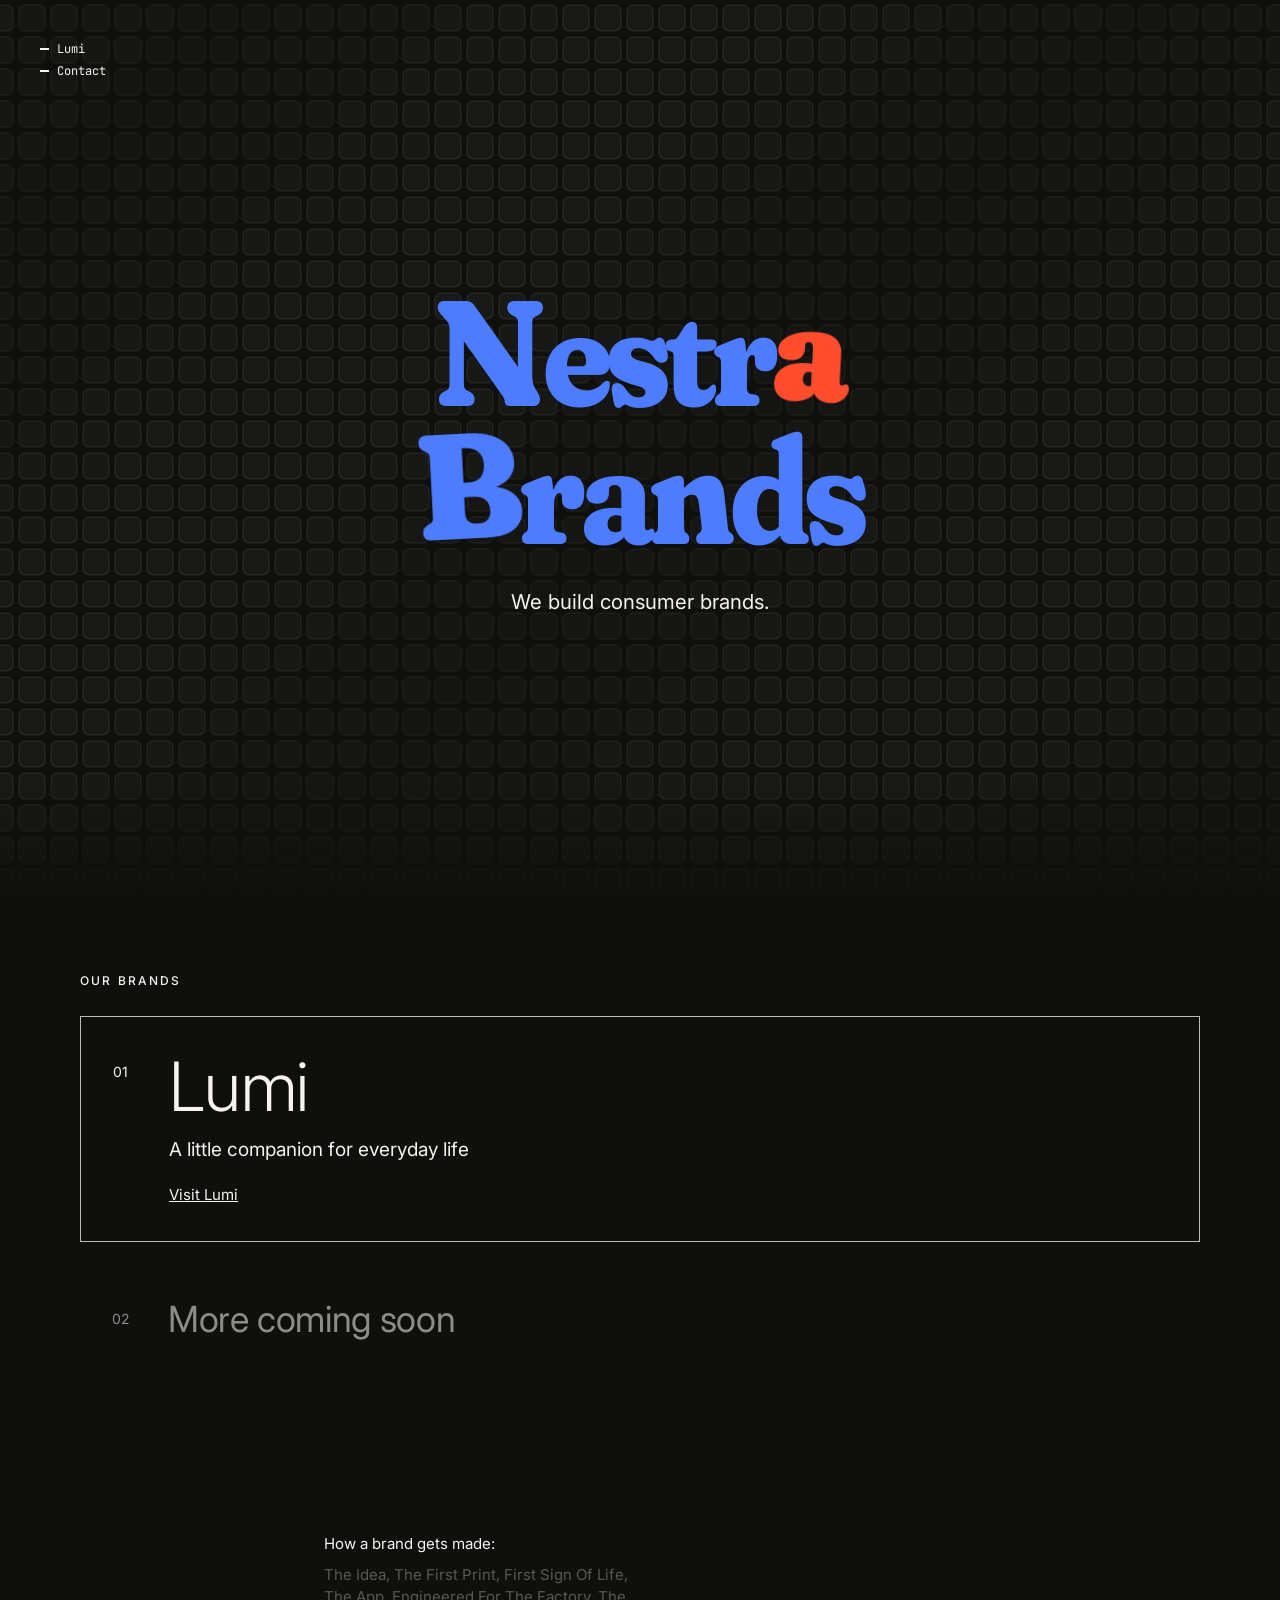
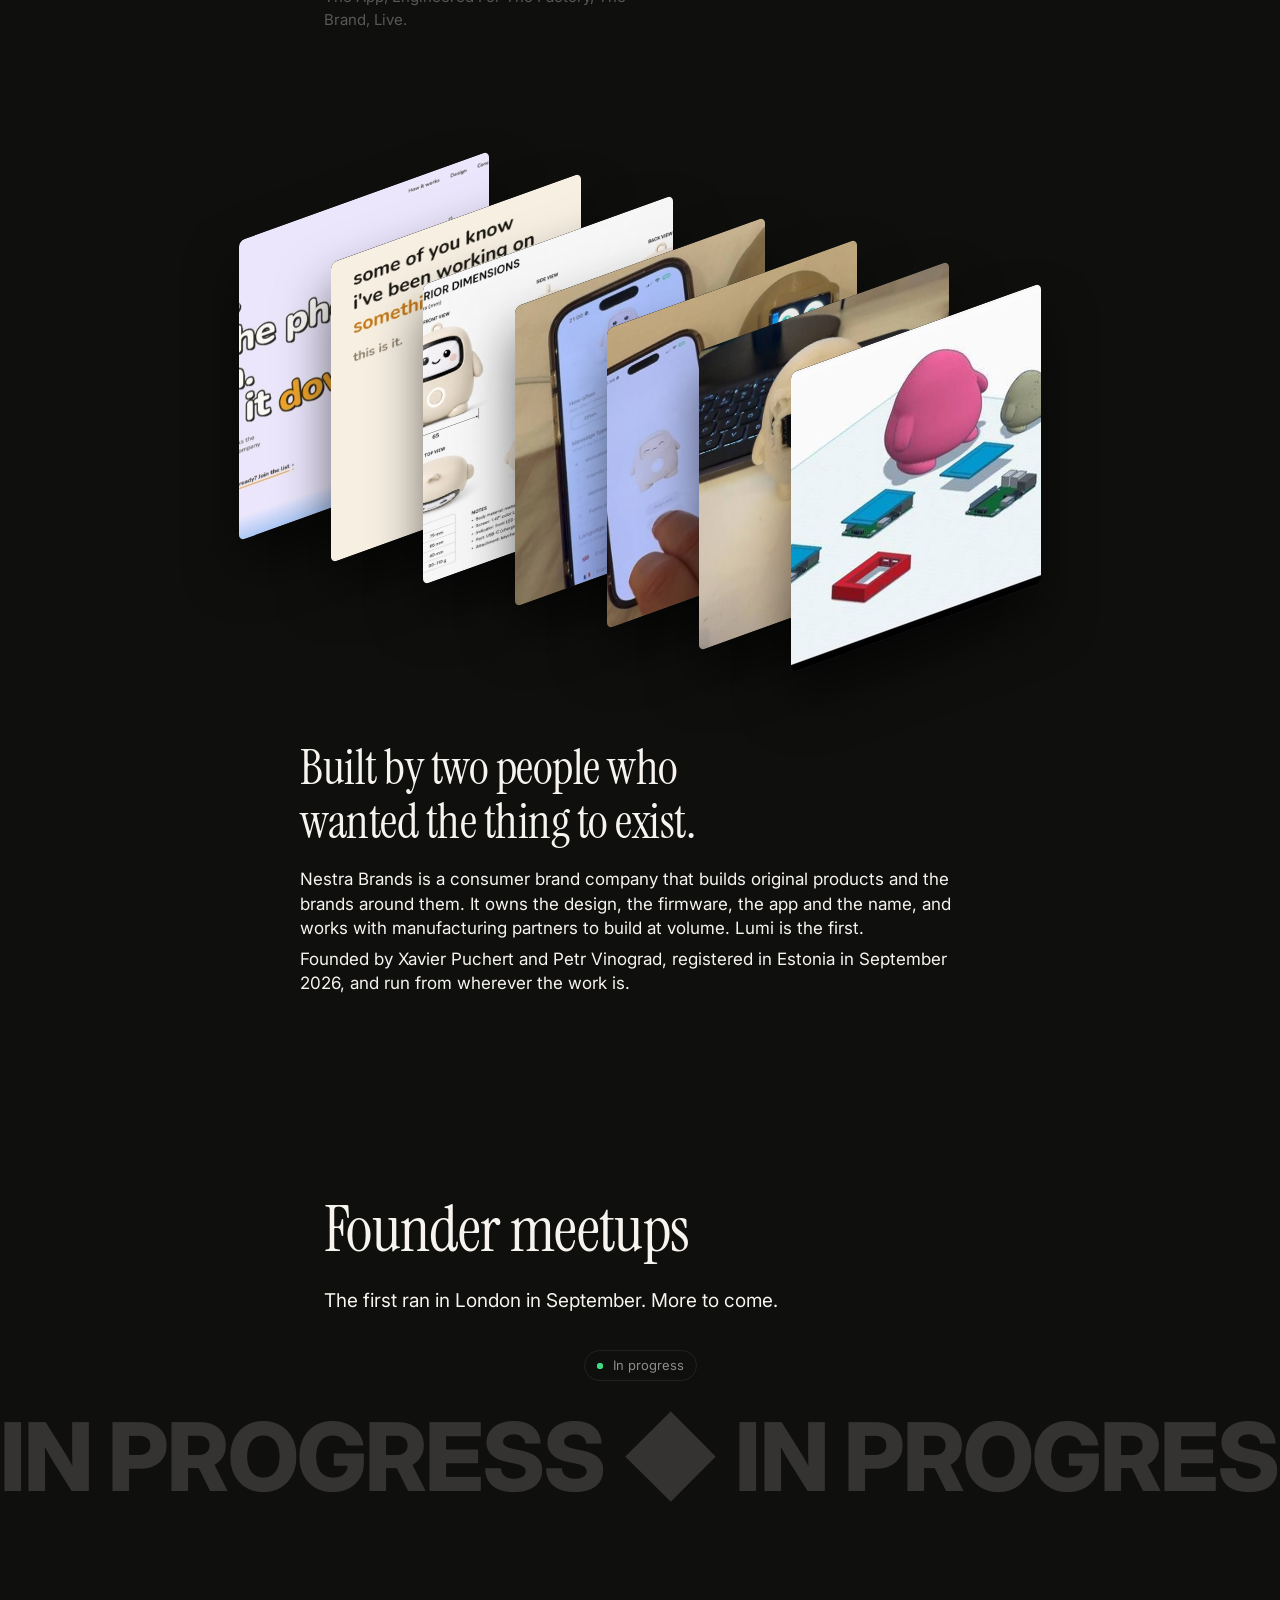
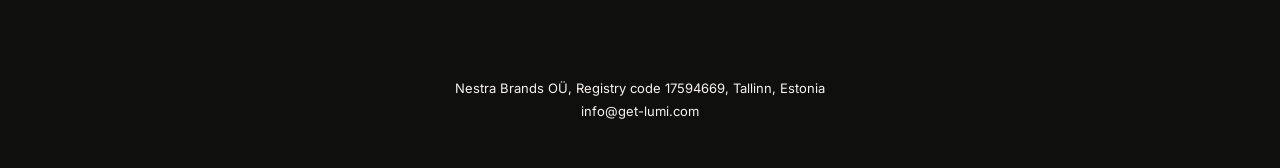
==== index.html @ b2f31f3b "Nestra Brands site, static rebuild of the Framer version Co-Authored-By: Claude Opus 5.5 <noreply@an" ====
<!doctype html>
<html lang="en">
<head>
<meta charset="utf-8">
<meta name="viewport" content="width=device-width, initial-scale=1">
<title>Nestra Brands</title>
<meta name="description" content="Nestra Brands builds consumer brands. Lumi is the first.">
<meta name="theme-color" content="#0f0f0e">
<link rel="canonical" href="https://nestrabrands.com/">
<link rel="icon" href="/favicon.svg" type="image/svg+xml">
<meta property="og:type" content="website">
<meta property="og:title" content="Nestra Brands">
<meta property="og:description" content="We build consumer brands. Lumi is the first.">
<meta property="og:url" content="https://nestrabrands.com/">
<meta property="og:image" content="https://nestrabrands.com/img/og.jpg">
<meta name="twitter:card" content="summary_large_image">
<link rel="preconnect" href="https://fonts.googleapis.com">
<link rel="preconnect" href="https://fonts.gstatic.com" crossorigin>
<link href="https://fonts.googleapis.com/css2?family=Fraunces:opsz,wght,SOFT,WONK@9..144,300..900,0..100,0..1&family=Instrument+Serif&family=Inter:wght@300;400;500;600;800&family=JetBrains+Mono:wght@400&display=swap" rel="stylesheet">
<link rel="stylesheet" href="/styles.css">
</head>
<body>

<nav class="menu" aria-label="Main">
  <a href="/lumi/">Lumi</a>
  <a href="mailto:info@get-lumi.com">Contact</a>
</nav>

<header class="hero">
  <canvas id="tiles" aria-hidden="true"></canvas>
  <div class="hero-inner">
    <h1 class="wordmark" aria-label="Nestra Brands">
      <span class="row" aria-hidden="true">Nestra</span>
      <span class="row" aria-hidden="true">Brands</span>
    </h1>
    <p>We build consumer brands.</p>
  </div>
</header>

<main>
  <section class="brands wrap" aria-labelledby="brands-label">
    <div class="label" id="brands-label">Our brands</div>

    <article class="brand live">
      <div class="num">01</div>
      <div>
        <h2>Lumi</h2>
        <p class="line">A little companion for everyday life</p>
        <a href="/lumi/">Visit Lumi</a>
      </div>
    </article>

    <article class="brand soon">
      <div class="num">02</div>
      <div><h2>More coming soon</h2></div>
    </article>
  </section>

  <section class="made" aria-labelledby="made-label">
    <div class="wrap narrow made-head">
      <div id="made-label">How a brand gets made:</div>
      <ol id="steps-list">
        <li>The Idea</li><li>The First Print</li><li>First Sign Of Life</li><li>The App</li><li>Engineered For The Factory</li><li>The Brand</li><li>Live</li>
      </ol>
    </div>

    <div class="deck" id="deck">
      <figure class="card" tabindex="0"><img src="/img/steps/07-live-site.jpg" alt="get-lumi.com, the live Lumi site" loading="lazy"><figcaption><b>07 Live</b>The site, the deposits, the people waiting.</figcaption></figure>
      <figure class="card" tabindex="0"><img src="/img/steps/06-social.jpg" alt="The first Instagram announcement for Lumi" loading="lazy"><figcaption><b>06 The brand</b>A character before it was a product.</figcaption></figure>
      <figure class="card" tabindex="0"><img src="/img/steps/05-engineering.jpg" alt="Exterior dimension drawing of Lumi" loading="lazy"><figcaption><b>05 Engineered for the factory</b>Drawn here. Built with our partner in China.</figcaption></figure>
      <figure class="card" tabindex="0"><img src="/img/steps/04-app.jpg" alt="An early screen of the Lumi app" loading="lazy"><figcaption><b>04 The app</b>Built alongside the hardware, not after it.</figcaption></figure>
      <figure class="card" tabindex="0"><img src="/img/steps/03-first-alive.jpg" alt="The prototype with its screen switched on" loading="lazy"><figcaption><b>03 First sign of life</b>The moment the eyes came on.</figcaption></figure>
      <figure class="card" tabindex="0"><img src="/img/steps/02-first-print.jpg" alt="The first 3D print of Lumi on a desk" loading="lazy"><figcaption><b>02 The first print</b>Ugly on purpose. It only had to exist.</figcaption></figure>
      <figure class="card" tabindex="0"><img src="/img/steps/01-first-idea.jpg" alt="The first 3D model of Lumi next to its circuit boards" loading="lazy"><figcaption><b>01 The idea</b>A sketch, a board, and a shape worth building.</figcaption></figure>
    </div>
  </section>

  <section class="company wrap narrow">
    <h2>Built by two people who<br>wanted the thing to exist.</h2>
    <p>Nestra Brands is a consumer brand company that builds original products and the brands around them. It owns the design, the firmware, the app and the name, and works with manufacturing partners to build at volume. Lumi is the first.</p>
    <p>Founded by Xavier Puchert and Petr Vinograd, registered in Estonia in September 2026, and run from wherever the work is.</p>
  </section>

  <section class="events">
    <div class="wrap narrow">
      <h2>Founder meetups</h2>
      <p class="line">The first ran in London in September. More to come.</p>
    </div>
    <div class="pill"><span class="dot"></span>In progress</div>
    <div class="marquee" aria-hidden="true">
      <div class="marquee-track">In progress &#9670; In progress &#9670; In progress &#9670; In progress &#9670; In progress &#9670; In progress &#9670; In progress &#9670; In progress &#9670;&nbsp;</div>
    </div>
  </section>
</main>

<footer class="foot">
  Nestra Brands OÜ, Registry code 17594669, Tallinn, Estonia<br>
  <a href="mailto:info@get-lumi.com">info@get-lumi.com</a>
</footer>

<script src="/site.js" defer></script>
</body>
</html>
---- styles.css ----
/* Nestra Brands, static site. Rebuilt 9 Oct 2026 from the Framer version so it can live
   on nestrabrands.com with no builder badge. Plain HTML, CSS and a little JS. */

:root {
  --ink: #0f0f0e;
  --ink-2: #161614;
  --paper: #f7f4ef;
  --muted: rgba(247, 244, 239, 0.55);
  --faint: rgba(247, 244, 239, 0.32);
  --line: rgba(247, 244, 239, 0.75);
  --verm: #ff4d2e;
  --amber: #ffc63d;
  --green: #3ddc84;
  --blue: #4d7cff;
  --serif: "Instrument Serif", Georgia, serif;
  --sans: "Inter", system-ui, -apple-system, "Segoe UI", sans-serif;
  --mono: "JetBrains Mono", ui-monospace, Menlo, monospace;
}

* { box-sizing: border-box; }
html { -webkit-text-size-adjust: 100%; }
body {
  margin: 0;
  background: var(--ink);
  color: var(--paper);
  font-family: var(--sans);
  font-size: 16px;
  line-height: 1.5;
  -webkit-font-smoothing: antialiased;
  overflow-x: hidden;
}
a { color: inherit; }
img { display: block; max-width: 100%; }

.wrap { width: 100%; max-width: 1120px; margin: 0 auto; padding: 0 24px; }
.narrow { max-width: 680px; }

.label {
  font-size: 12px;
  font-weight: 500;
  letter-spacing: 0.18em;
  text-transform: uppercase;
}

/* ---------- Line menu (top left) ---------- */
.menu {
  position: absolute;
  top: 40px;
  left: 40px;
  z-index: 20;
  display: flex;
  flex-direction: column;
  gap: 4px;
  font-family: var(--mono);
  font-size: 12px;
}
.menu a {
  display: flex;
  align-items: center;
  gap: 8px;
  text-decoration: none;
  color: var(--paper);
}
.menu a::before {
  content: "";
  width: 9px;
  height: 2px;
  background: currentColor;
  transition: width 0.35s ease;
}
.menu a:hover::before, .menu a:focus-visible::before { width: 26px; }

/* ---------- Hero ---------- */
.hero {
  position: relative;
  height: 100vh;
  height: 100svh;
  min-height: 560px;
  display: grid;
  place-items: center;
  overflow: hidden;
  background: var(--ink);
}
#tiles {
  position: absolute;
  inset: 0;
  width: 100%;
  height: 100%;
}
.hero::after {
  /* soft fade into the next section */
  content: "";
  position: absolute;
  left: 0; right: 0; bottom: 0;
  height: 120px;
  background: linear-gradient(to bottom, rgba(15, 15, 14, 0), var(--ink));
  pointer-events: none;
}
.hero-inner { position: relative; z-index: 2; text-align: center; padding: 0 16px; }
.wordmark {
  margin: 0;
  font-family: "Fraunces", var(--serif);
  font-weight: 800;
  font-size: clamp(64px, 12vw, 150px);
  line-height: 0.92;
  letter-spacing: -0.03em;
}
.wordmark .row { display: block; white-space: nowrap; }
.wordmark .ch {
  display: inline-block;
  color: var(--blue);
  font-variation-settings: "SOFT" 100, "WONK" 1, "opsz" 144;
  transition: color 0.9s ease, font-weight 0.9s ease, transform 0.9s ease;
  will-change: transform;
}
.hero p {
  margin: 28px 0 0;
  font-size: clamp(17px, 1.6vw, 21px);
}

/* ---------- Our brands ---------- */
.brands { padding: 72px 0 40px; }
.brand {
  display: grid;
  grid-template-columns: 48px 1fr;
  gap: 0 8px;
  padding: 32px 32px 34px;
  margin-top: 26px;
}
.brand.live { border: 1px solid var(--line); }
.brand .num { font-size: 14px; padding-top: 12px; }
.brand h2 {
  margin: 0;
  font-weight: 300;
  font-size: clamp(48px, 5.6vw, 68px);
  line-height: 1.1;
  letter-spacing: -0.01em;
}
.brand .line { margin: 12px 0 18px; font-size: 19px; }
.brand a { font-size: 15px; }
.brand.soon { color: var(--muted); padding-top: 28px; }
.brand.soon h2 { font-size: clamp(28px, 3vw, 36px); font-weight: 400; padding-top: 4px; }

/* ---------- How a brand gets made ---------- */
.made { padding: 120px 0 40px; }
.made-head { font-size: 15px; }
.made-head ol {
  list-style: none;
  margin: 8px 0 0;
  padding: 0;
  max-width: 320px;
  color: var(--faint);
}
.made-head li { display: inline; }
.made-head li.on { color: var(--paper); }
.made-head li::after { content: ", "; }
.made-head li:last-child::after { content: "."; }

.deck {
  position: relative;
  height: 560px;
  margin: 70px auto 0;
  max-width: 860px;
}
.card {
  position: absolute;
  top: 0;
  left: 0;
  width: 250px;
  height: 300px;
  margin: 0;
  border-radius: 6px;
  overflow: hidden;
  background: #222;
  box-shadow: 0 30px 50px rgba(0, 0, 0, 0.55);
  transform-origin: 0 0;
  transition: transform 0.45s cubic-bezier(.2,.7,.2,1), box-shadow 0.45s ease, filter 0.45s ease;
  cursor: pointer;
  text-decoration: none;
}
.card img { width: 100%; height: 100%; object-fit: cover; }
.card figcaption {
  position: absolute;
  left: 0; right: 0; bottom: 0;
  padding: 26px 14px 12px;
  font-size: 13px;
  line-height: 1.3;
  color: #fff;
  background: linear-gradient(to top, rgba(0,0,0,.72), rgba(0,0,0,0));
  opacity: 0;
  transition: opacity 0.3s ease;
}
.card figcaption b { display: block; font-weight: 600; font-size: 14px; }
.card.on figcaption, .card:hover figcaption, .card:focus-visible figcaption { opacity: 1; }

/* ---------- Company ---------- */
.company { padding: 40px 0 120px; }
.company h2, .events h2 {
  margin: 0;
  font-family: var(--serif);
  font-weight: 400;
  letter-spacing: -0.01em;
}
.company h2 { font-size: clamp(36px, 4vw, 48px); line-height: 1.12; }
.company p { margin: 18px 0 0; font-size: 17px; line-height: 1.45; }
.company p + p { margin-top: 6px; }

/* ---------- Founder meetups ---------- */
.events { padding: 80px 0 110px; overflow: hidden; }
.events h2 { font-size: clamp(44px, 5vw, 64px); line-height: 1.05; }
.events .line { margin: 24px 0 0; font-size: 19px; }
.pill {
  display: flex;
  width: max-content;
  align-items: center;
  gap: 10px;
  margin: 34px auto 0;
  padding: 5px 12px;
  border: 1px solid rgba(247, 244, 239, 0.08);
  border-radius: 999px;
  font-size: 13px;
  color: var(--muted);
}
.dot { position: relative; width: 6px; height: 6px; border-radius: 50%; background: var(--green); }
.dot::after {
  content: "";
  position: absolute;
  inset: 0;
  border-radius: 50%;
  background: var(--green);
  animation: pulse 2.4s ease-out infinite;
}
@keyframes pulse {
  0% { transform: scale(1); opacity: 0.7; }
  70%, 100% { transform: scale(2.8); opacity: 0; }
}
.marquee { margin-top: 26px; overflow: hidden; white-space: nowrap; }
.marquee-track {
  display: inline-block;
  animation: slide 48s linear infinite;
  font-weight: 800;
  font-size: clamp(56px, 7.4vw, 108px);
  line-height: 1.05;
  letter-spacing: -0.02em;
  text-transform: uppercase;
  color: rgba(247, 244, 239, 0.16);
}
.marquee:hover .marquee-track { animation-play-state: paused; }
@keyframes slide { from { transform: translateX(0); } to { transform: translateX(-50%); } }

/* ---------- Footer ---------- */
.foot {
  padding: 60px 24px 44px;
  text-align: center;
  font-size: 13px;
  line-height: 1.8;
}
.foot a { text-decoration: none; }
.foot a:hover { text-decoration: underline; }

/* ---------- Lumi page ---------- */
.lumi-page { min-height: 100vh; display: flex; flex-direction: column; }
.lumi-main { flex: 1; text-align: center; padding: 150px 24px 40px; }
.lumi-main h1 {
  margin: 0;
  font-family: var(--serif);
  font-weight: 400;
  font-size: clamp(72px, 8vw, 96px);
  line-height: 1;
}
.lumi-main .line { margin: 12px 0 0; font-size: 21px; }
.lumi-main img { width: 240px; height: 240px; margin: 52px auto 0; }
.lumi-main .about { max-width: 560px; margin: 60px auto 0; font-size: 19px; line-height: 1.45; }
.lumi-main .out { display: inline-block; margin-top: 70px; font-size: 19px; }

/* ---------- Phone ---------- */
@media (max-width: 760px) {
  .menu { top: 22px; left: 20px; }
  .wrap { padding: 0 16px; }
  .brands { padding-top: 56px; }
  .brand { grid-template-columns: 34px 1fr; padding: 24px 20px 26px; }
  .brand .num { padding-top: 8px; font-size: 13px; }
  .made { padding-top: 80px; }
  .deck {
    height: auto;
    display: flex;
    gap: 14px;
    overflow-x: auto;
    scroll-snap-type: x mandatory;
    margin: 36px -16px 0;
    padding: 0 16px 24px;
  }
  .card {
    position: relative;
    flex: 0 0 72%;
    height: 340px;
    transform: none !important;
    scroll-snap-align: center;
  }
  .card figcaption { opacity: 1; }
  .company { padding-bottom: 80px; }
  .lumi-main { padding-top: 110px; }
  .lumi-main img { width: 200px; height: 200px; }
}

@media (prefers-reduced-motion: reduce) {
  .marquee-track, .dot::after { animation: none; }
  .wordmark .ch, .card { transition: none; }
}
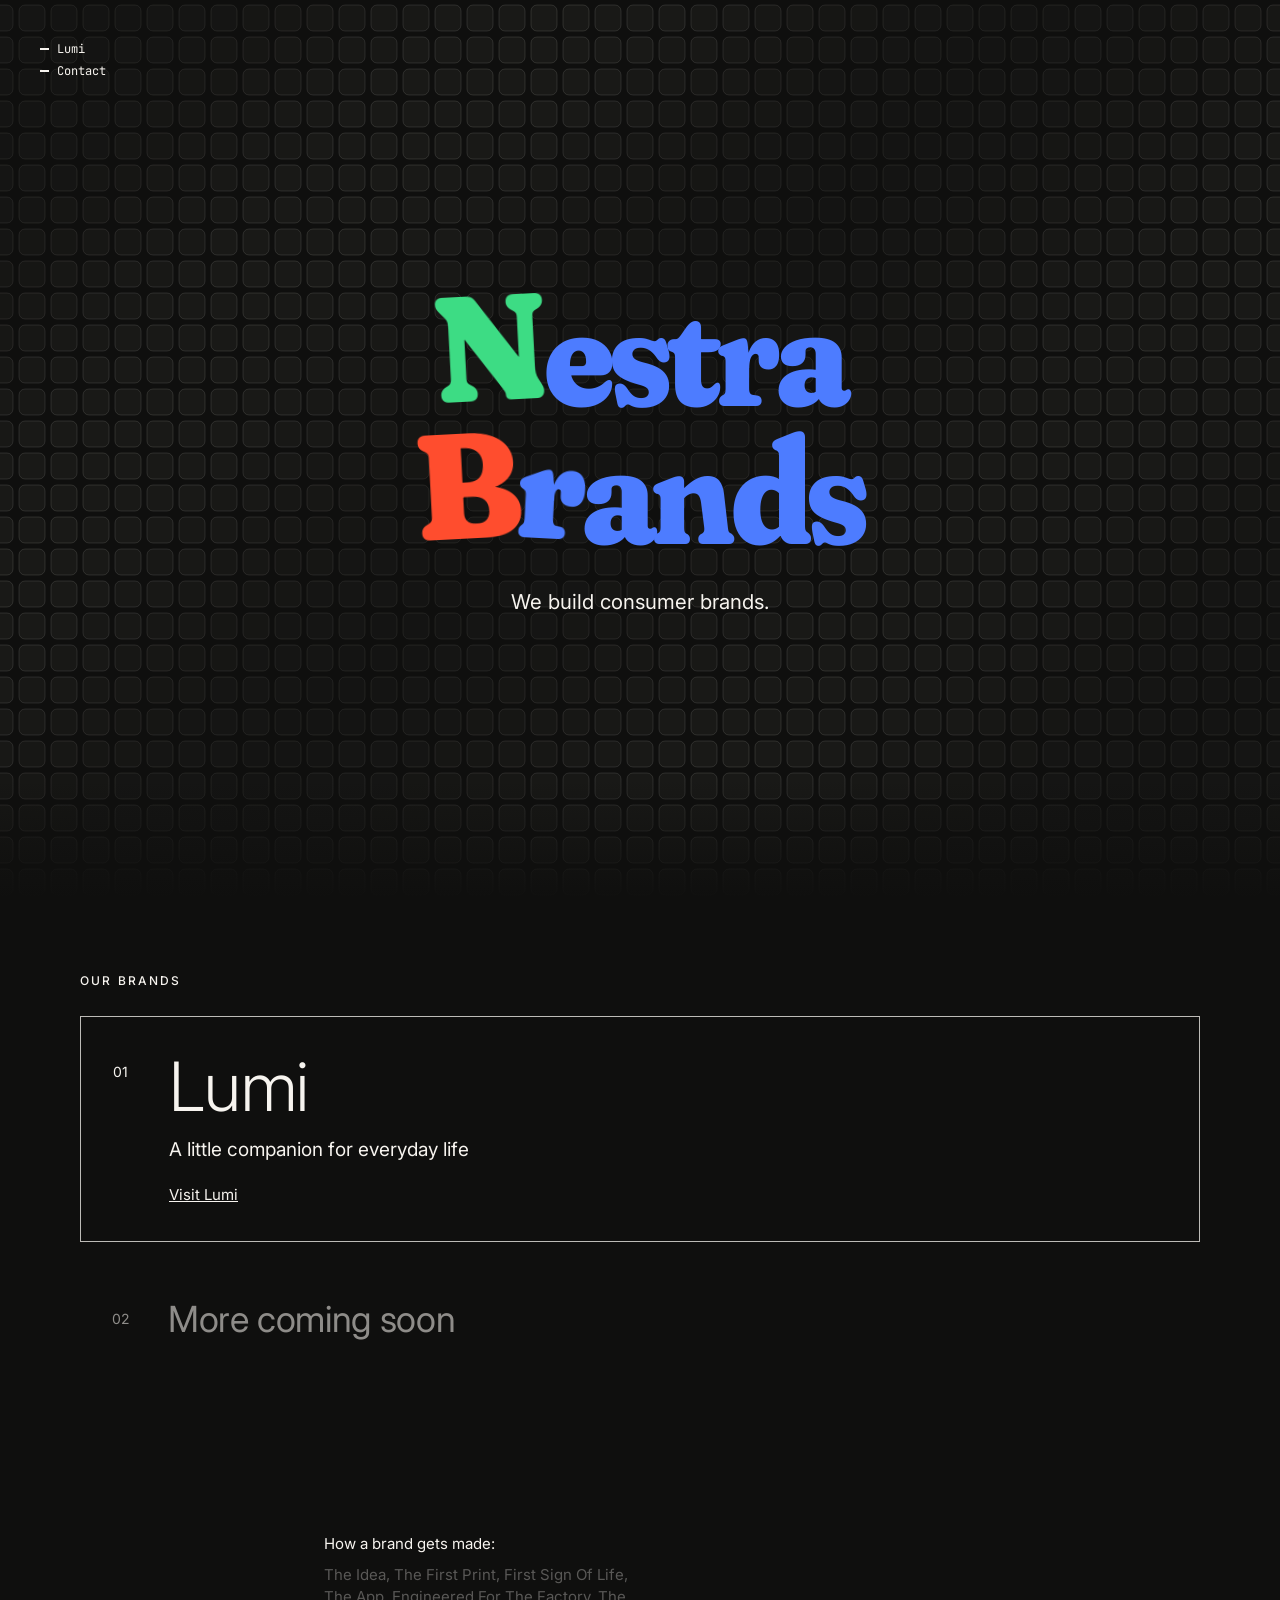
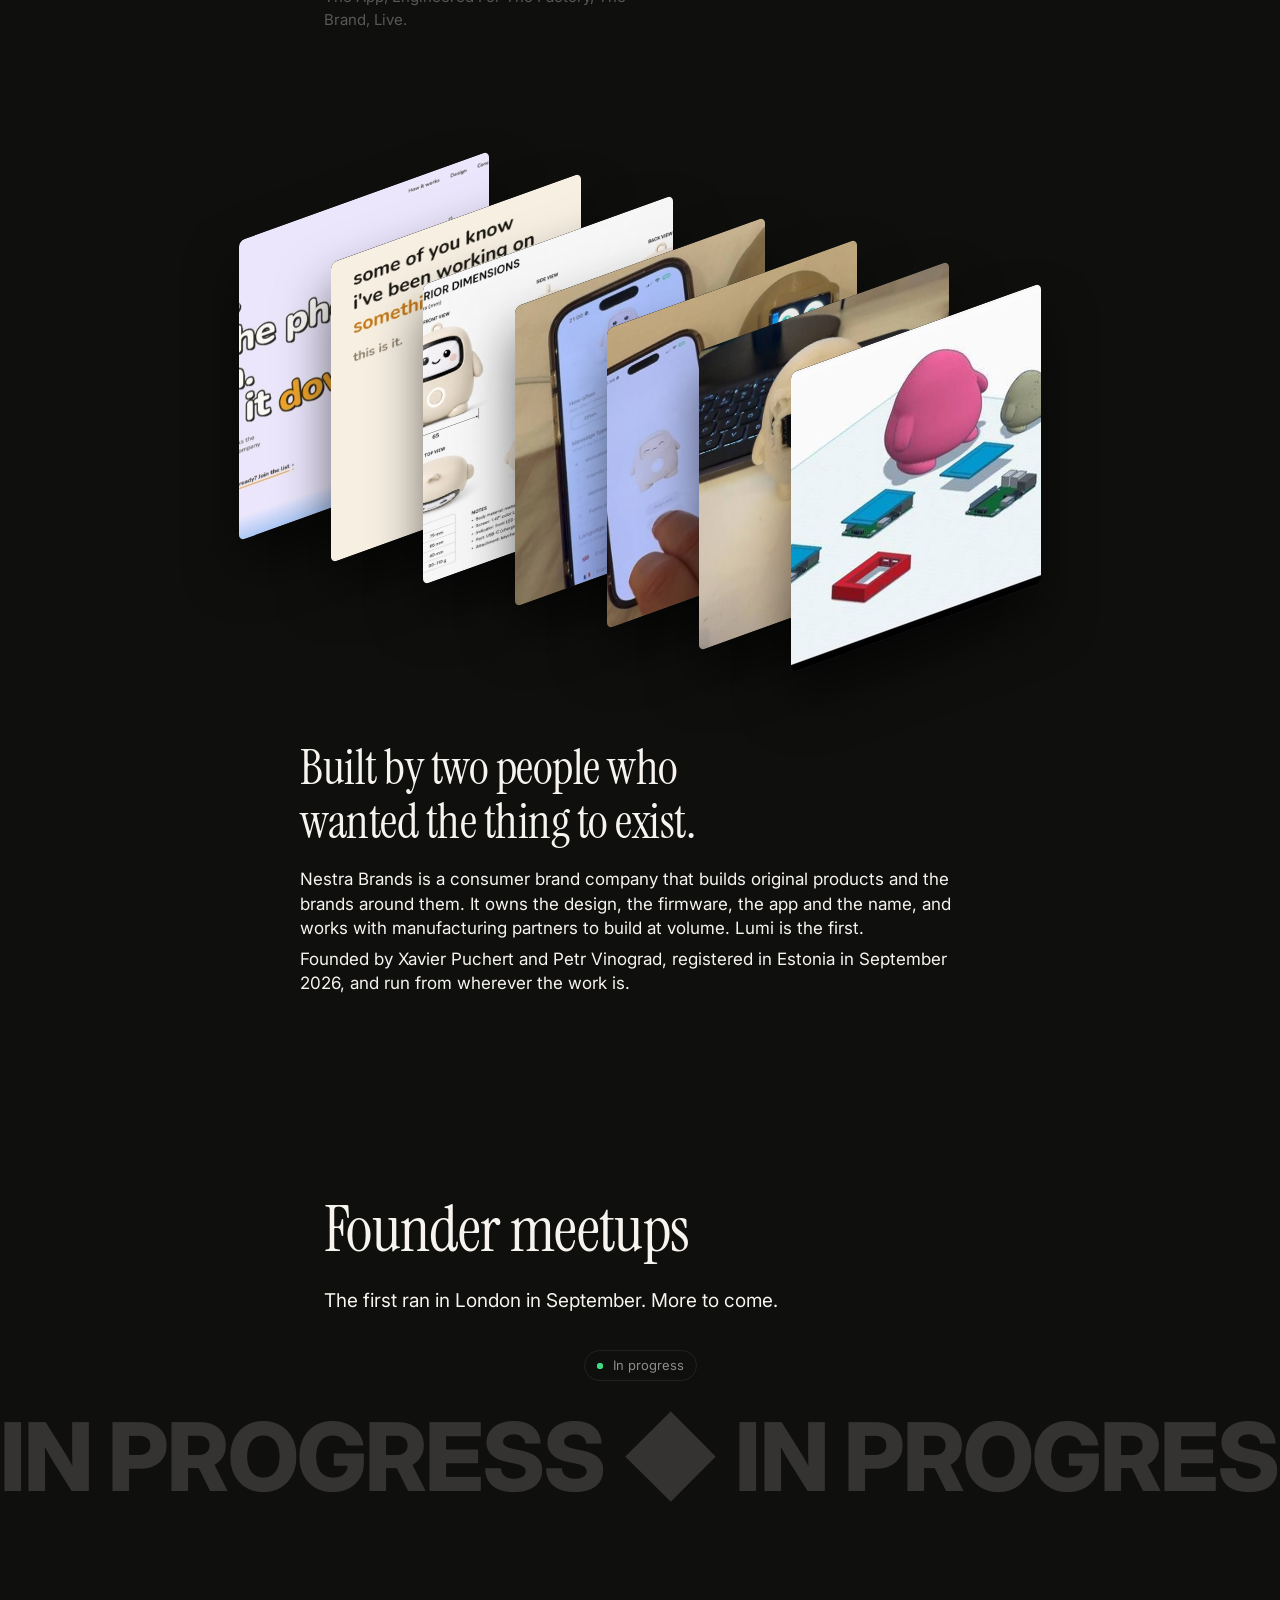
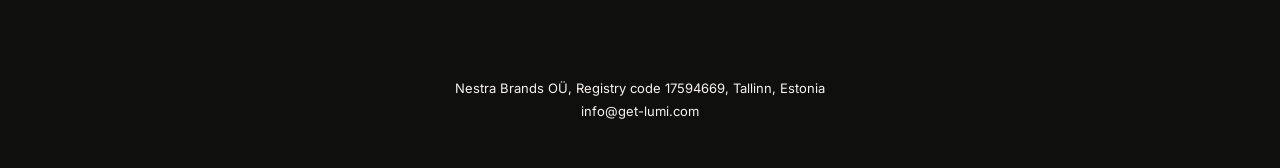
==== commit cf7a7896: "Favicon matches the LinkedIn logo (vermilion N.) Co-Authored-By: Claude Opus 5.5 <noreply@anthropic." ====
--- a/index.html
+++ b/index.html
@@ -7,7 +7,9 @@
 <meta name="description" content="Nestra Brands builds consumer brands. Lumi is the first.">
 <meta name="theme-color" content="#0f0f0e">
 <link rel="canonical" href="https://nestrabrands.com/">
-<link rel="icon" href="/favicon.svg" type="image/svg+xml">
+<link rel="icon" href="/favicon.ico" sizes="any">
+<link rel="icon" href="/favicon-32.png" type="image/png" sizes="32x32">
+<link rel="apple-touch-icon" href="/apple-touch-icon.png">
 <meta property="og:type" content="website">
 <meta property="og:title" content="Nestra Brands">
 <meta property="og:description" content="We build consumer brands. Lumi is the first.">
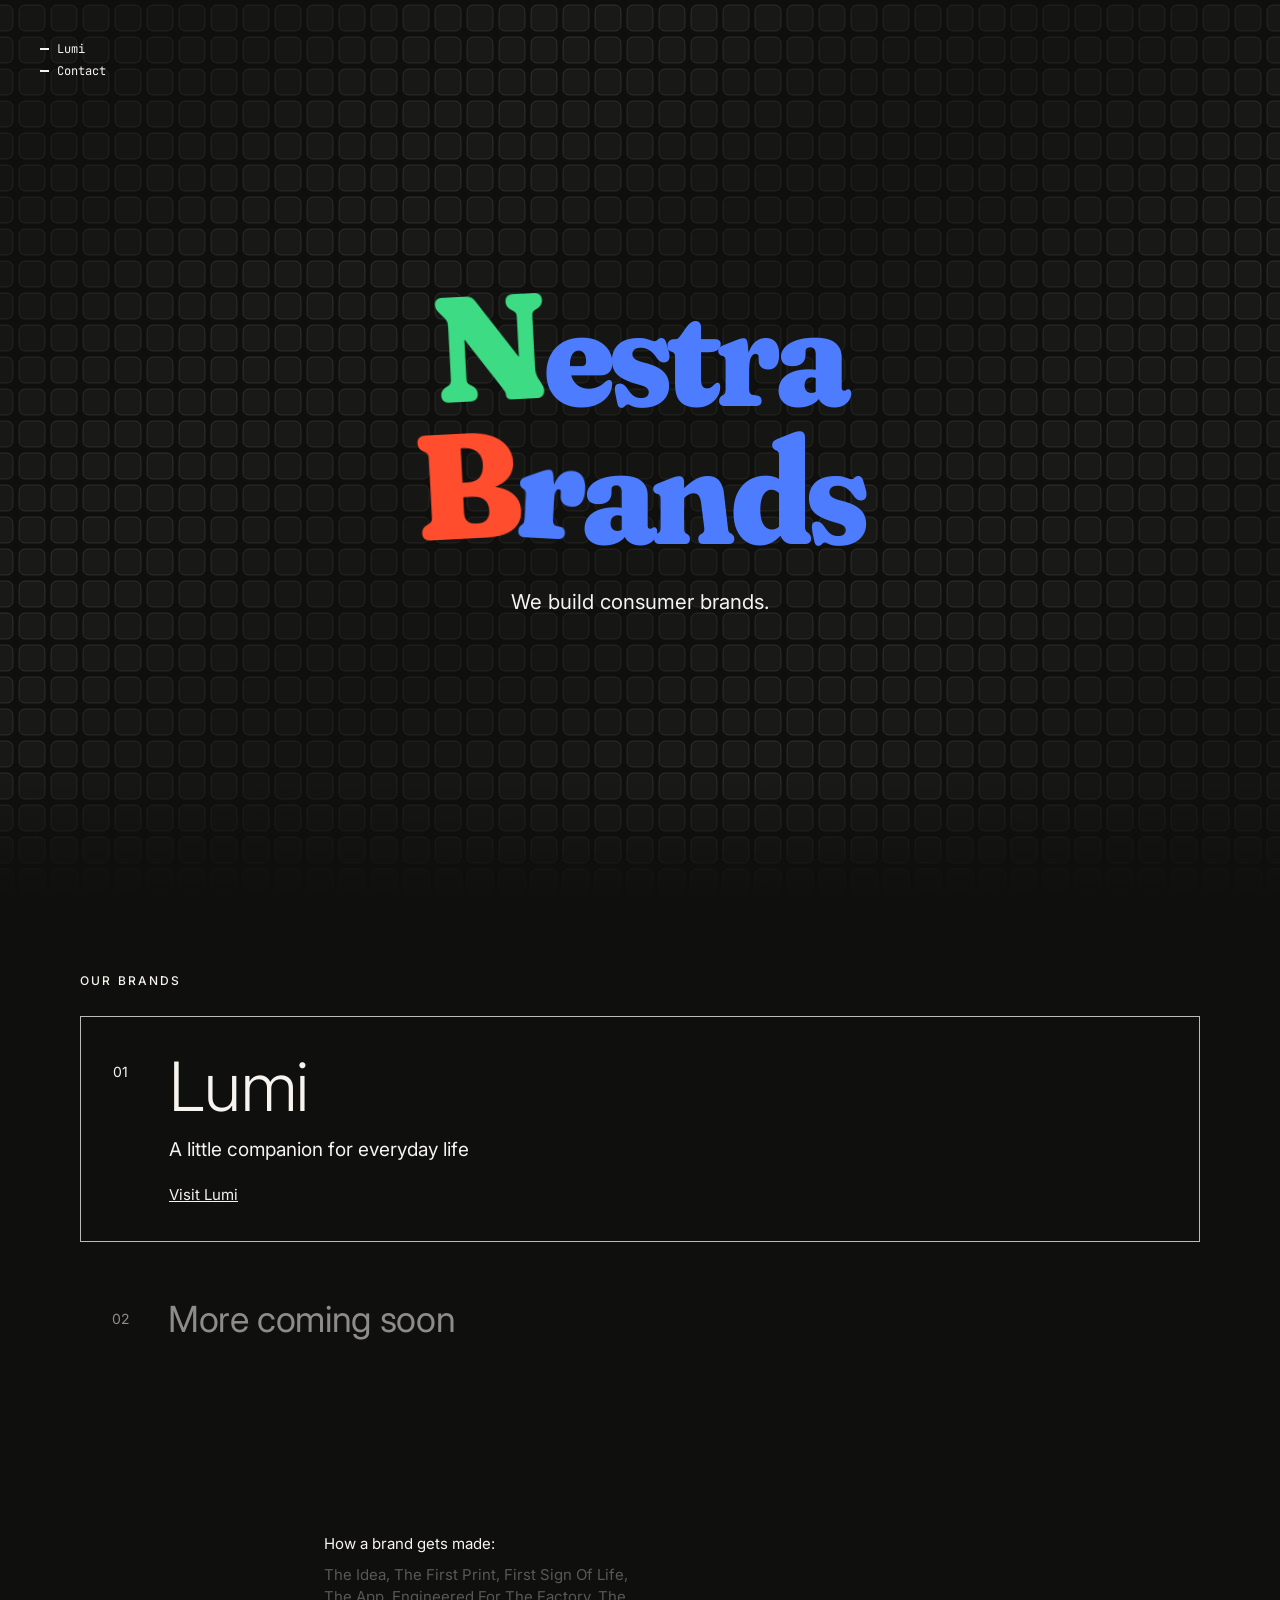
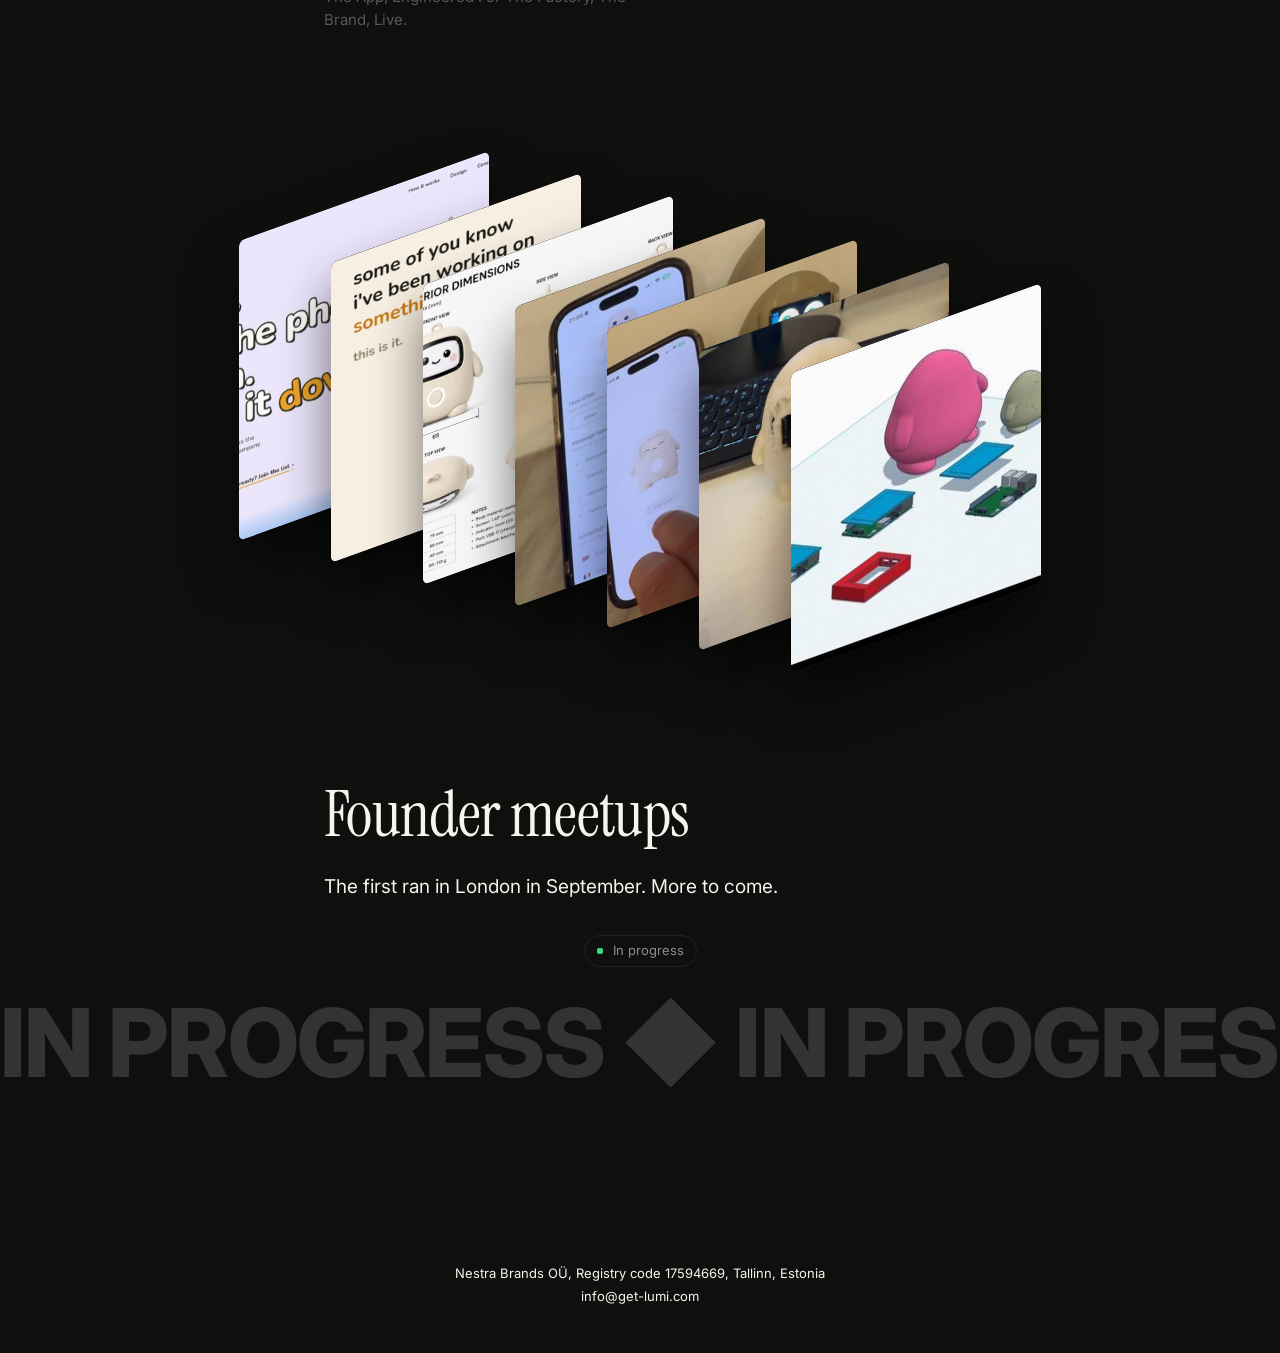
==== commit c00c1a09: "Remove the company block from the home page Co-Authored-By: Claude Opus 5.5 <noreply@anthropic.com>" ====
--- a/index.html
+++ b/index.html
@@ -77,12 +77,6 @@
     </div>
   </section>
 
-  <section class="company wrap narrow">
-    <h2>Built by two people who<br>wanted the thing to exist.</h2>
-    <p>Nestra Brands is a consumer brand company that builds original products and the brands around them. It owns the design, the firmware, the app and the name, and works with manufacturing partners to build at volume. Lumi is the first.</p>
-    <p>Founded by Xavier Puchert and Petr Vinograd, registered in Estonia in September 2026, and run from wherever the work is.</p>
-  </section>
-
   <section class="events">
     <div class="wrap narrow">
       <h2>Founder meetups</h2>
--- a/styles.css
+++ b/styles.css
@@ -193,19 +193,13 @@
 .card figcaption b { display: block; font-weight: 600; font-size: 14px; }
 .card.on figcaption, .card:hover figcaption, .card:focus-visible figcaption { opacity: 1; }
 
-/* ---------- Company ---------- */
-.company { padding: 40px 0 120px; }
-.company h2, .events h2 {
+/* ---------- Founder meetups ---------- */
+.events h2 {
   margin: 0;
   font-family: var(--serif);
   font-weight: 400;
   letter-spacing: -0.01em;
 }
-.company h2 { font-size: clamp(36px, 4vw, 48px); line-height: 1.12; }
-.company p { margin: 18px 0 0; font-size: 17px; line-height: 1.45; }
-.company p + p { margin-top: 6px; }
-
-/* ---------- Founder meetups ---------- */
 .events { padding: 80px 0 110px; overflow: hidden; }
 .events h2 { font-size: clamp(44px, 5vw, 64px); line-height: 1.05; }
 .events .line { margin: 24px 0 0; font-size: 19px; }
@@ -298,7 +292,6 @@
     scroll-snap-align: center;
   }
   .card figcaption { opacity: 1; }
-  .company { padding-bottom: 80px; }
   .lumi-main { padding-top: 110px; }
   .lumi-main img { width: 200px; height: 200px; }
 }
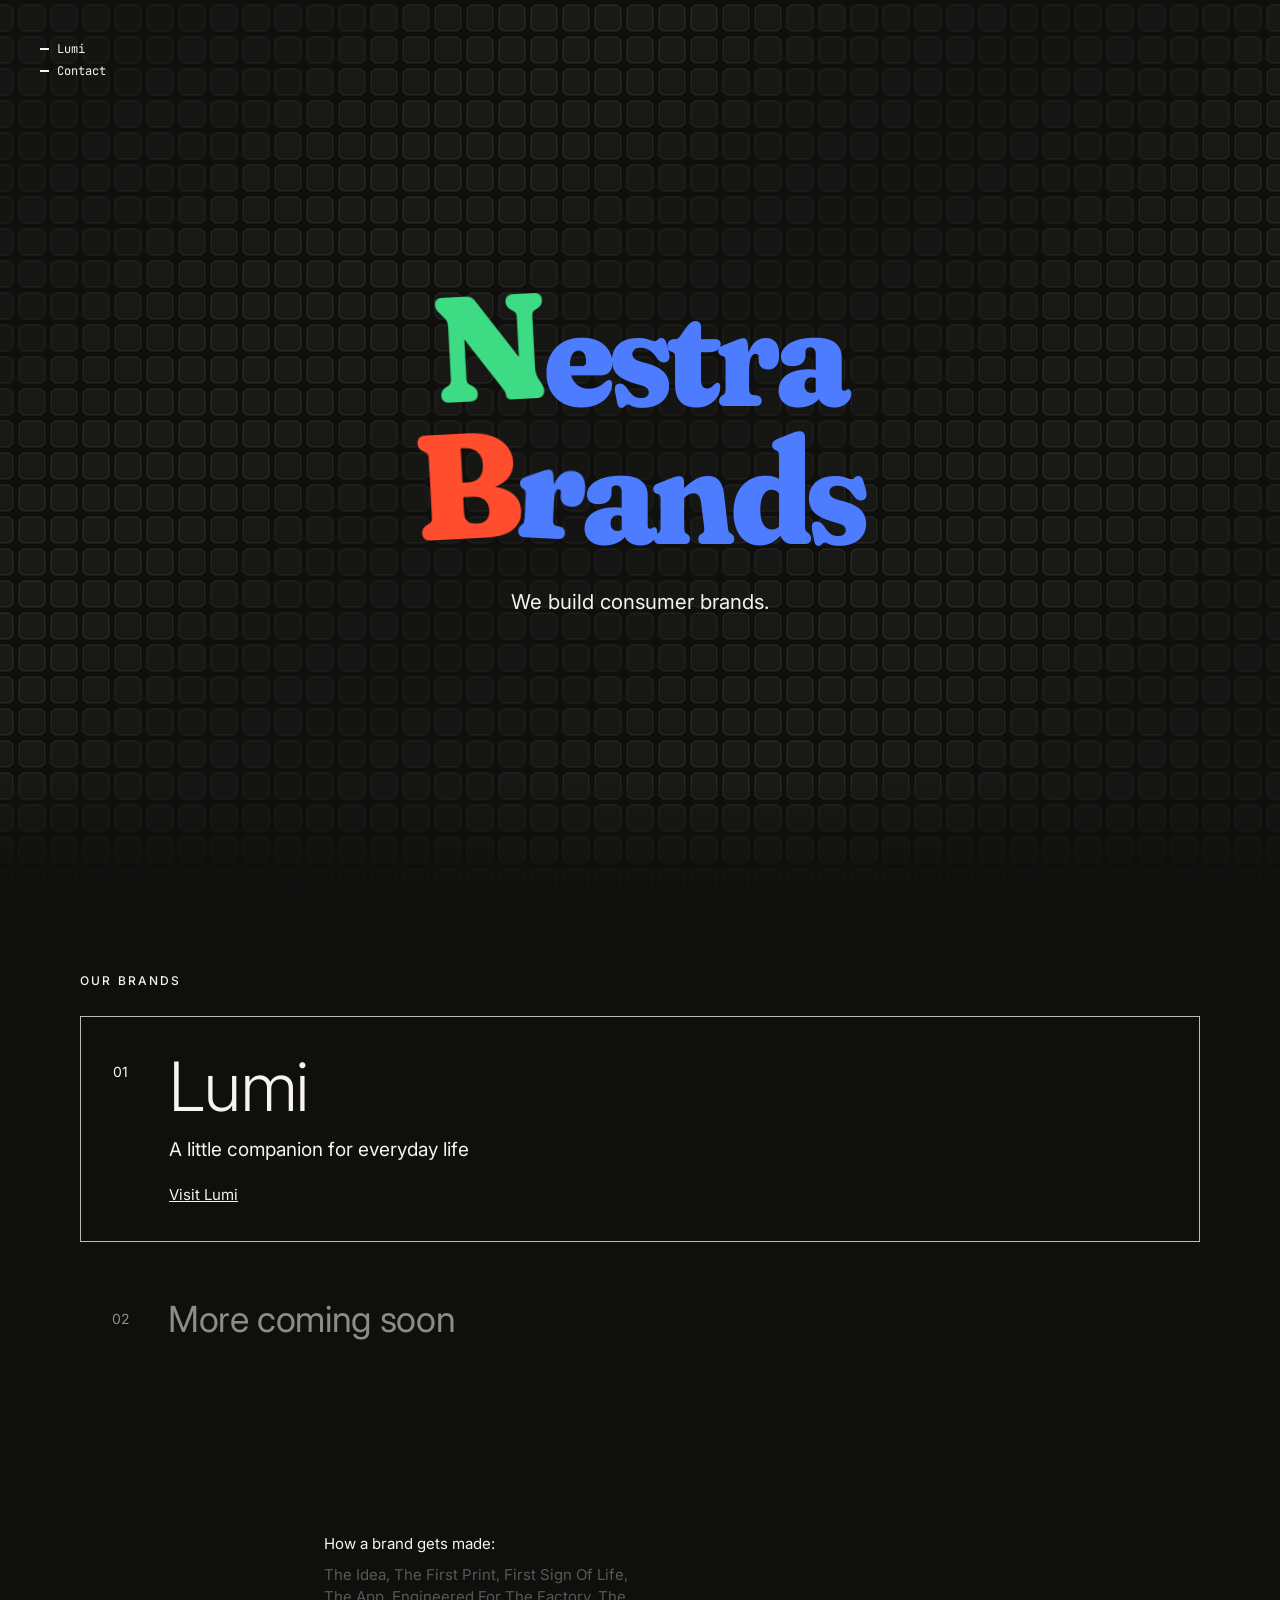
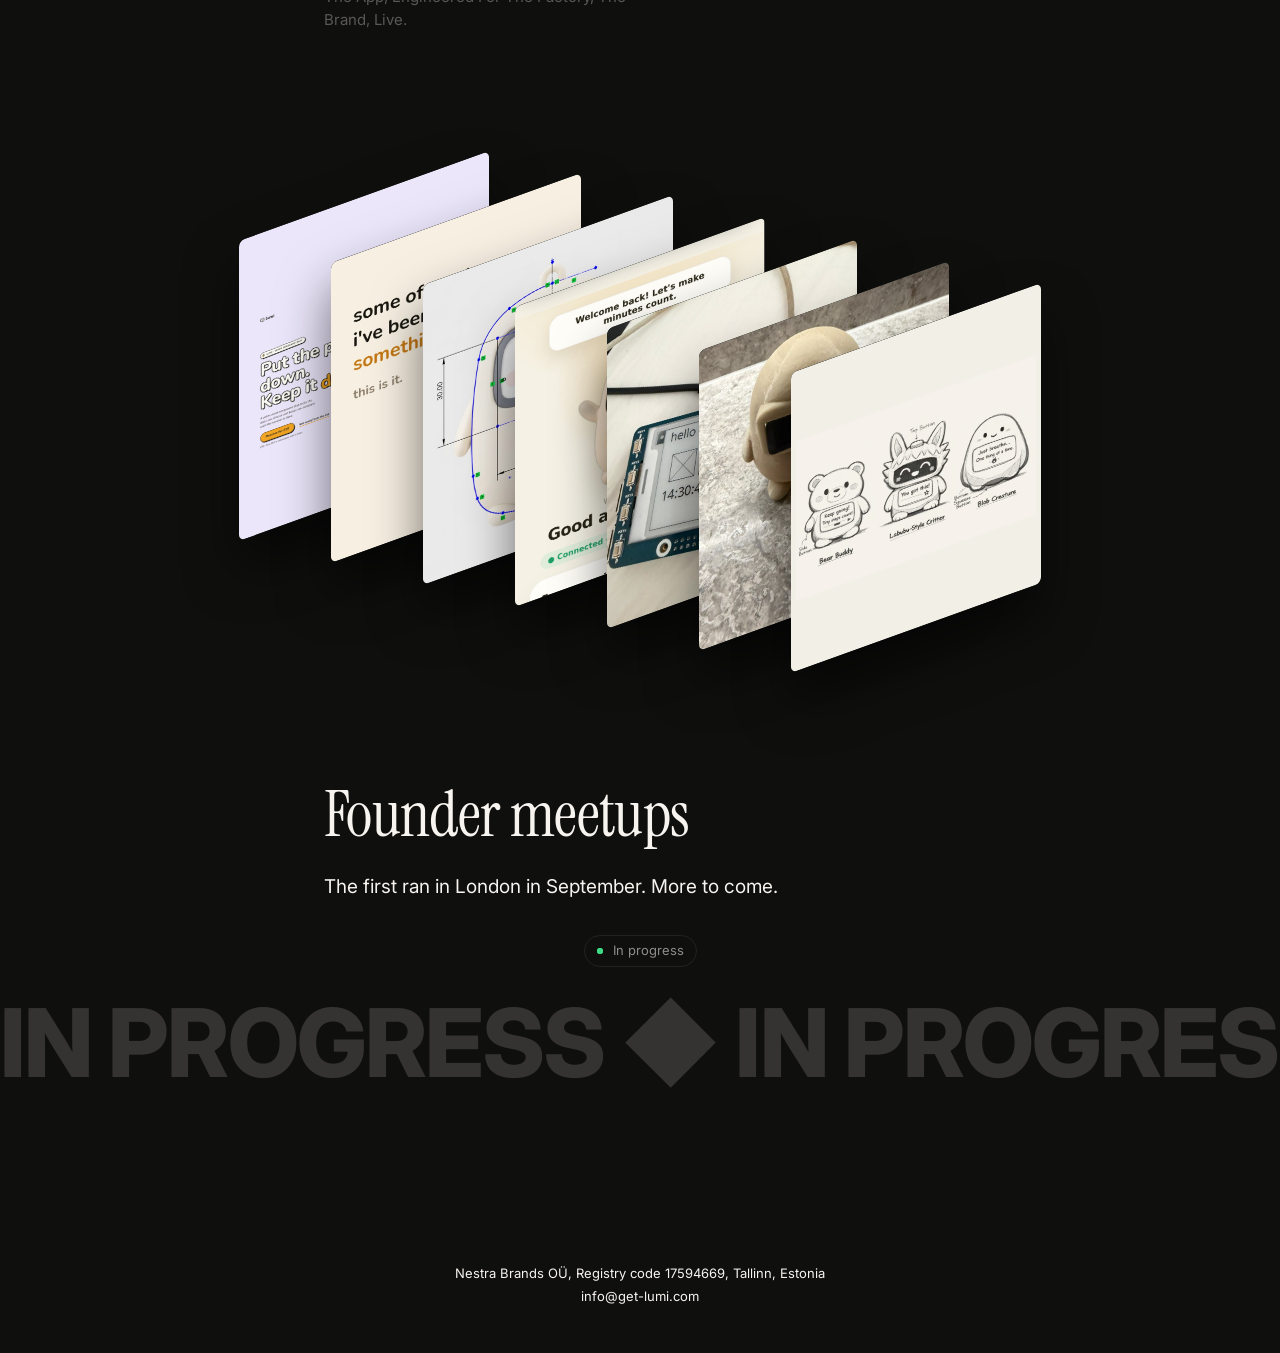
==== commit 43fe1a0d: "Sharper, consistent step images: concept sketches, first print, hello world screen, app, factory CAD" ====
--- a/index.html
+++ b/index.html
@@ -67,13 +67,13 @@
     </div>
 
     <div class="deck" id="deck">
-      <figure class="card" tabindex="0"><img src="/img/steps/07-live-site.jpg" alt="get-lumi.com, the live Lumi site" loading="lazy"><figcaption><b>07 Live</b>The site, the deposits, the people waiting.</figcaption></figure>
-      <figure class="card" tabindex="0"><img src="/img/steps/06-social.jpg" alt="The first Instagram announcement for Lumi" loading="lazy"><figcaption><b>06 The brand</b>A character before it was a product.</figcaption></figure>
-      <figure class="card" tabindex="0"><img src="/img/steps/05-engineering.jpg" alt="Exterior dimension drawing of Lumi" loading="lazy"><figcaption><b>05 Engineered for the factory</b>Drawn here. Built with our partner in China.</figcaption></figure>
-      <figure class="card" tabindex="0"><img src="/img/steps/04-app.jpg" alt="An early screen of the Lumi app" loading="lazy"><figcaption><b>04 The app</b>Built alongside the hardware, not after it.</figcaption></figure>
-      <figure class="card" tabindex="0"><img src="/img/steps/03-first-alive.jpg" alt="The prototype with its screen switched on" loading="lazy"><figcaption><b>03 First sign of life</b>The moment the eyes came on.</figcaption></figure>
-      <figure class="card" tabindex="0"><img src="/img/steps/02-first-print.jpg" alt="The first 3D print of Lumi on a desk" loading="lazy"><figcaption><b>02 The first print</b>Ugly on purpose. It only had to exist.</figcaption></figure>
-      <figure class="card" tabindex="0"><img src="/img/steps/01-first-idea.jpg" alt="The first 3D model of Lumi next to its circuit boards" loading="lazy"><figcaption><b>01 The idea</b>A sketch, a board, and a shape worth building.</figcaption></figure>
+      <figure class="card" tabindex="0"><img src="/img/steps/07-live.jpg" alt="The get-lumi.com home page" loading="lazy"><figcaption><b>07 Live</b>The site, the deposits, the people waiting.</figcaption></figure>
+      <figure class="card" tabindex="0"><img src="/img/steps/06-the-brand.jpg" alt="The first announcement of Lumi on Instagram" loading="lazy"><figcaption><b>06 The brand</b>A character before it was a product.</figcaption></figure>
+      <figure class="card" tabindex="0"><img src="/img/steps/05-engineered.jpg" alt="Lumi in CAD with production dimensions marked" loading="lazy"><figcaption><b>05 Engineered for the factory</b>Refined line by line with our partner in China.</figcaption></figure>
+      <figure class="card" tabindex="0"><img src="/img/steps/04-the-app.jpg" alt="The Lumi app home screen" loading="lazy"><figcaption><b>04 The app</b>Built alongside the hardware, not after it.</figcaption></figure>
+      <figure class="card" tabindex="0"><img src="/img/steps/03-first-sign-of-life.jpg" alt="The first test screen showing hello world" loading="lazy"><figcaption><b>03 First sign of life</b>hello world, on the very first screen.</figcaption></figure>
+      <figure class="card" tabindex="0"><img src="/img/steps/02-first-print.jpg" alt="The first rough 3D print of Lumi" loading="lazy"><figcaption><b>02 The first print</b>Ugly on purpose. It only had to exist.</figcaption></figure>
+      <figure class="card" tabindex="0"><img src="/img/steps/01-the-idea.jpg" alt="Early character sketches for Lumi" loading="lazy"><figcaption><b>01 The idea</b>Sketches first. Then a shape worth building.</figcaption></figure>
     </div>
   </section>
 
